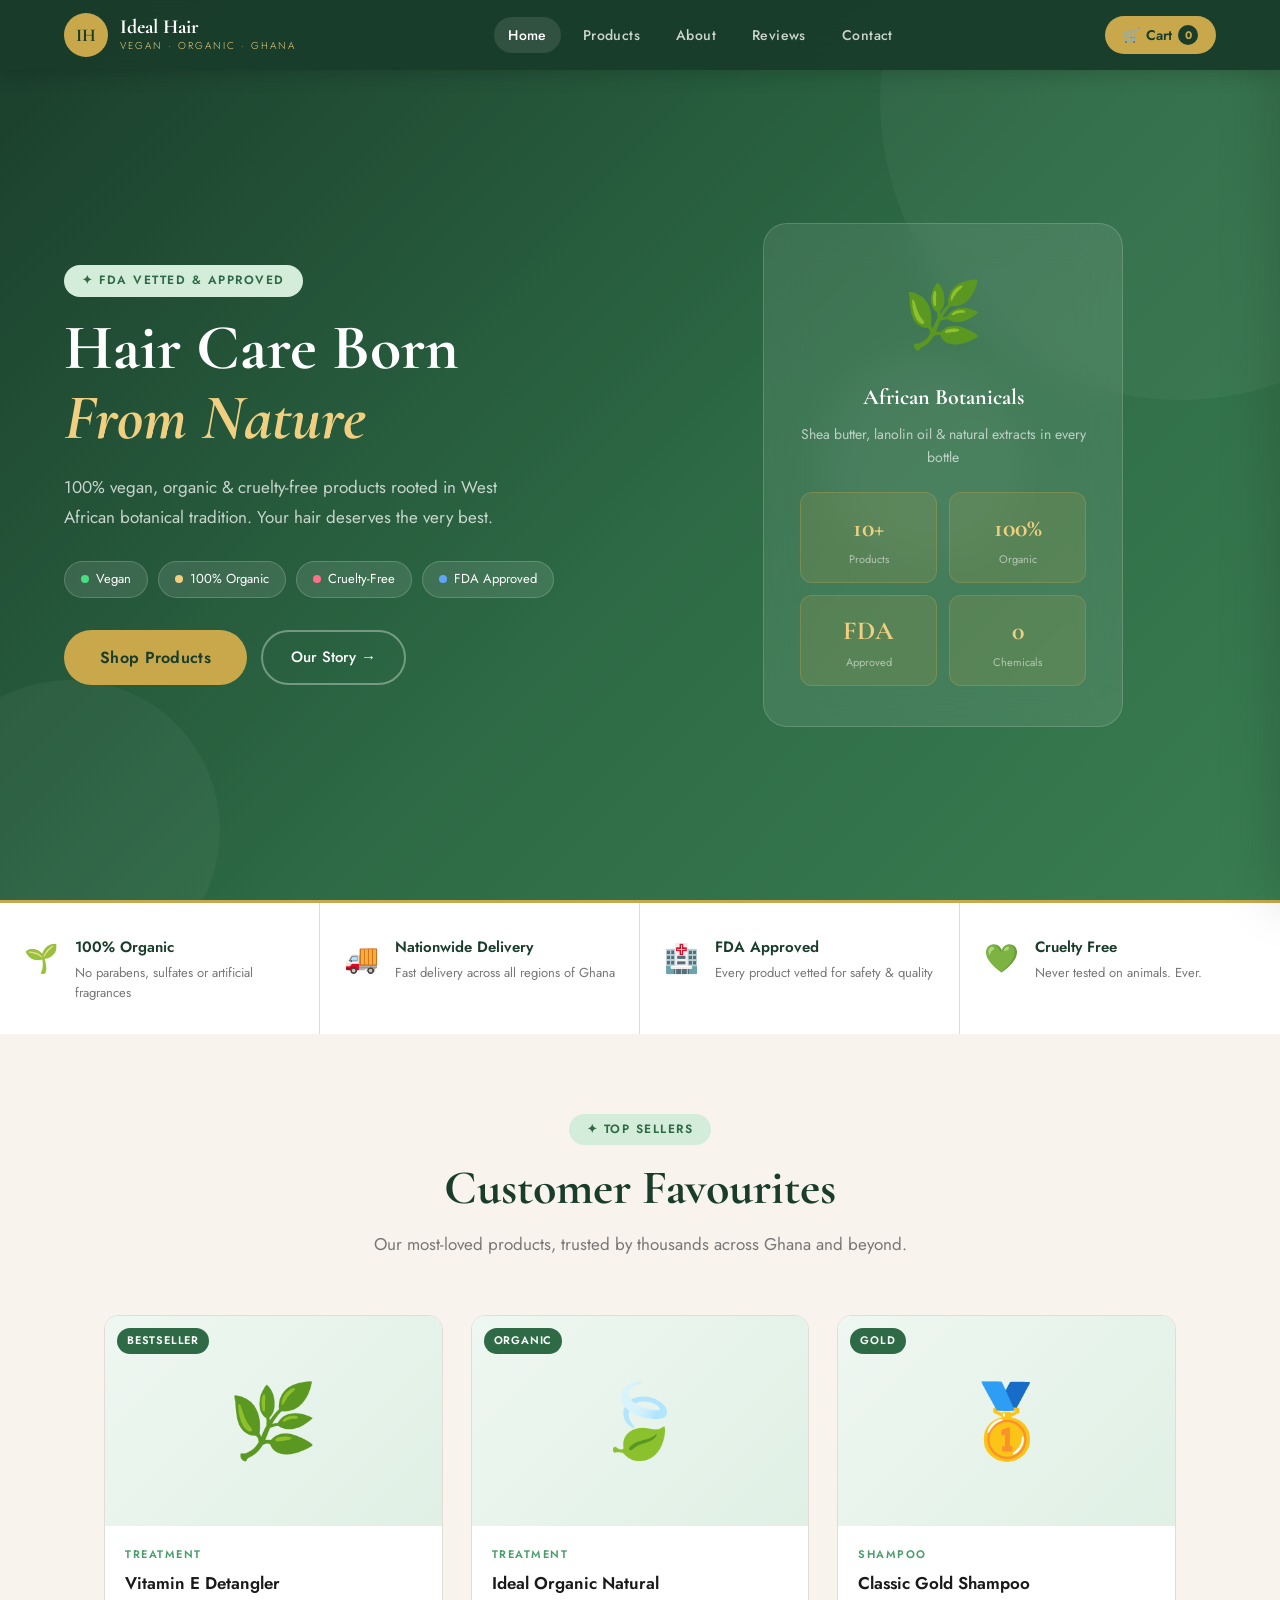
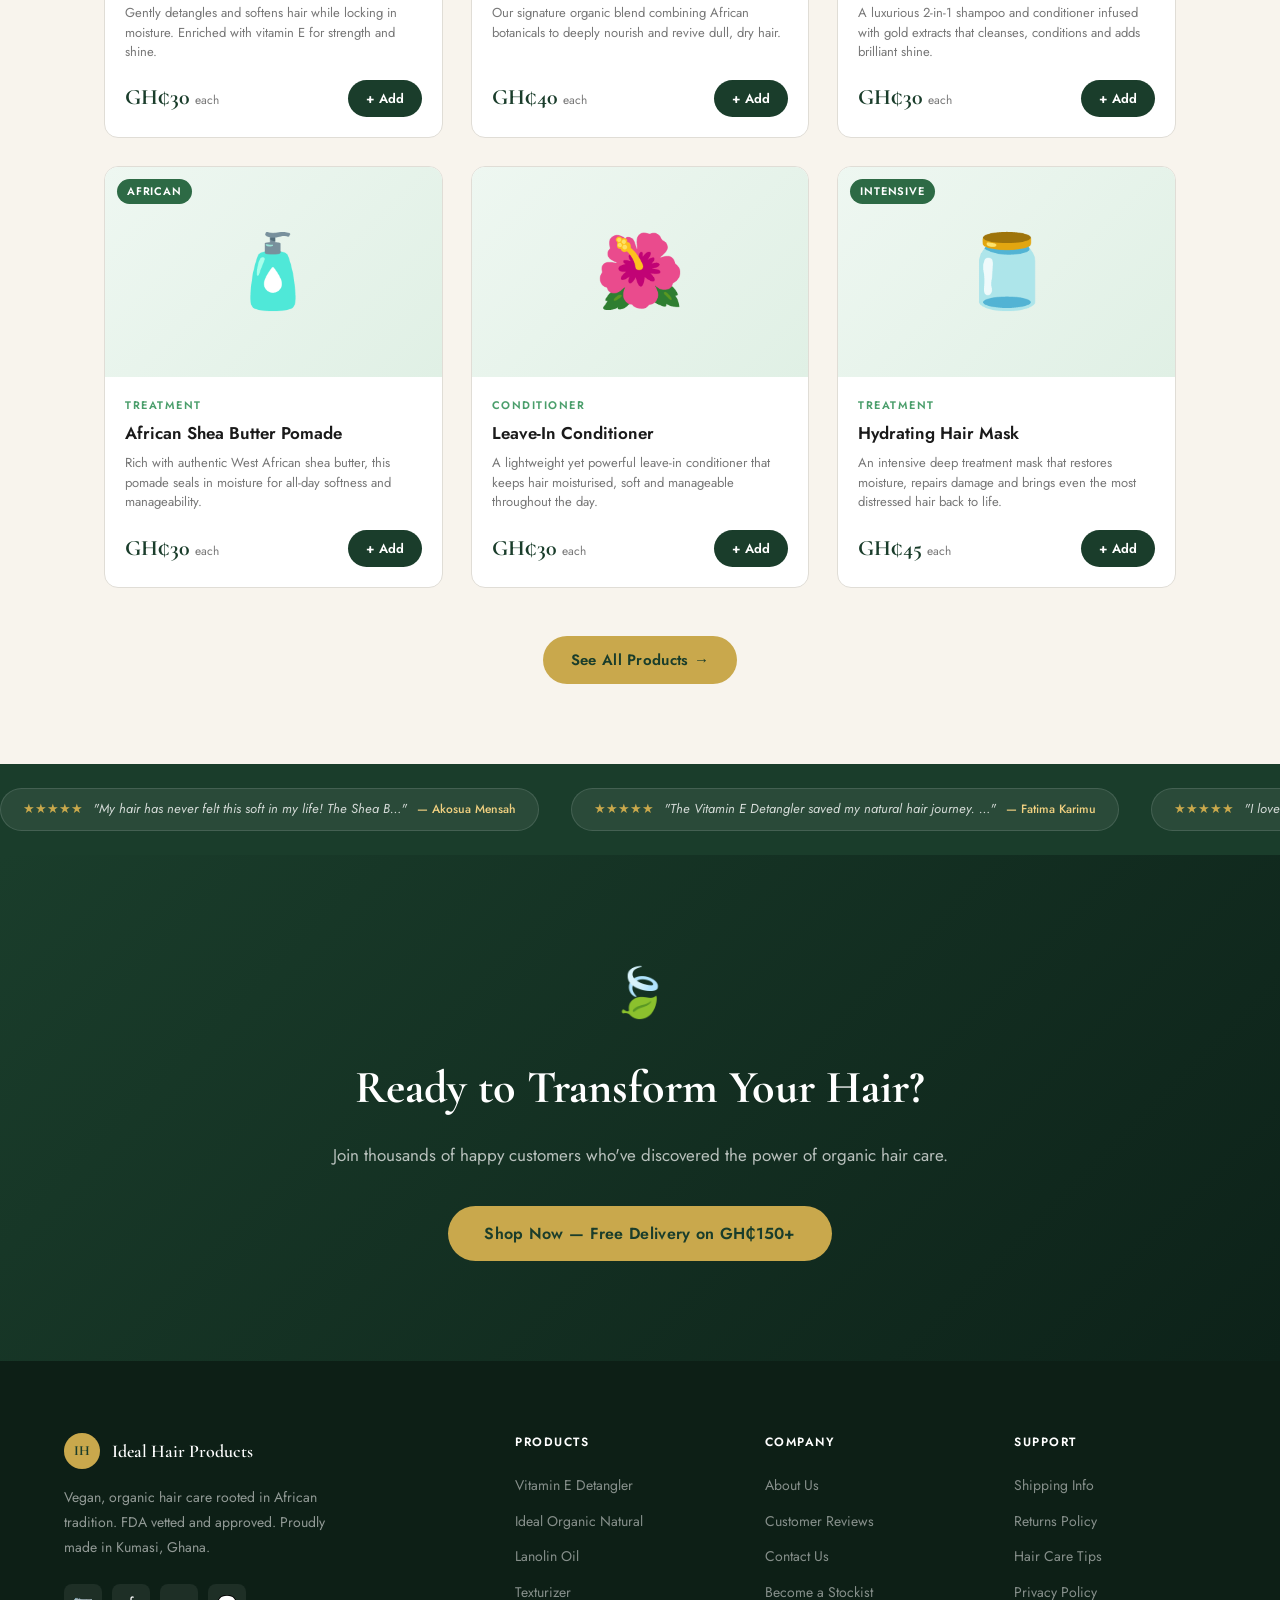
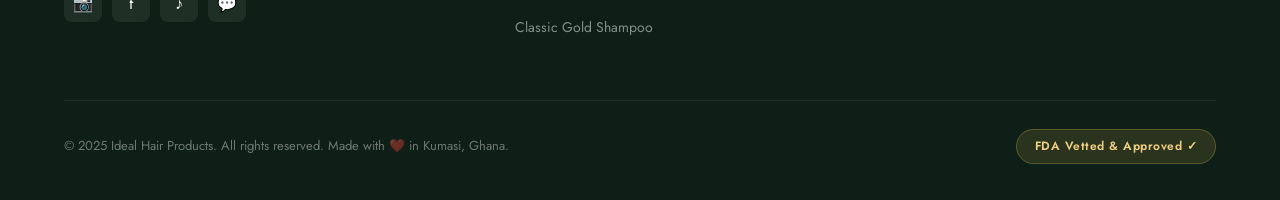
==== index.html @ 3ff8290b "Add files via upload" ====
<!DOCTYPE html>
<html lang="en">
<head>
  <meta charset="UTF-8" />
  <meta name="viewport" content="width=device-width, initial-scale=1.0" />
  <title>Ideal Hair Products – Vegan & Organic Hair Care Ghana</title>
  <meta name="description" content="Premium vegan, organic, cruelty-free hair care. FDA vetted and approved. Made in Ghana." />
  <link rel="preconnect" href="https://fonts.googleapis.com" />
  <link rel="preconnect" href="https://fonts.gstatic.com" crossorigin />
  <link href="https://fonts.googleapis.com/css2?family=Cormorant+Garamond:ital,wght@0,400;0,600;0,700;1,400&family=Jost:wght@300;400;500;600&display=swap" rel="stylesheet" />
  <!-- ✅ YOUR STYLESHEET -->
  <link rel="stylesheet" href="style.css" />
</head>
<body>

<!-- ══════════════════════════════════════
     NAVIGATION BAR
══════════════════════════════════════ -->
<nav id="navbar">
  <div class="nav-inner">
    <a href="#home" class="nav-logo" onclick="showPage('home')">
      <div class="logo-mark">IH</div>
      <div class="logo-words">
        <span class="logo-main">Ideal Hair</span>
        <span class="logo-sub">Vegan · Organic · Ghana</span>
      </div>
    </a>

    <ul class="nav-links" id="navLinks">
      <li><a href="#" class="nav-link active" onclick="showPage('home')">Home</a></li>
      <li><a href="#" class="nav-link"        onclick="showPage('products')">Products</a></li>
      <li><a href="#" class="nav-link"        onclick="showPage('about')">About</a></li>
      <li><a href="#" class="nav-link"        onclick="showPage('reviews')">Reviews</a></li>
      <li><a href="#" class="nav-link"        onclick="showPage('contact')">Contact</a></li>
    </ul>

    <div class="nav-right">
      <button class="cart-trigger" id="cartTrigger" onclick="openCart()" aria-label="Open Cart">
        <span>🛒</span>
        <span class="cart-label">Cart</span>
        <span class="cart-badge" id="cartBadge">0</span>
      </button>
      <button class="hamburger" id="hamburger" onclick="openMob()" aria-label="Menu">
        <span></span><span></span><span></span>
      </button>
    </div>
  </div>
</nav>

<!-- Mobile Drawer -->
<div class="mob-drawer" id="mobDrawer">
  <button class="mob-close" onclick="closeMob()">✕</button>
  <ul>
    <li><a href="#" onclick="showPage('home');    closeMob()">Home</a></li>
    <li><a href="#" onclick="showPage('products');closeMob()">Products</a></li>
    <li><a href="#" onclick="showPage('about');   closeMob()">About</a></li>
    <li><a href="#" onclick="showPage('reviews'); closeMob()">Reviews</a></li>
    <li><a href="#" onclick="showPage('contact'); closeMob()">Contact</a></li>
  </ul>
  <button class="btn-gold full-w" onclick="openCart();closeMob()">🛒 View Cart (<span id="mobCartCount">0</span>)</button>
</div>
<div class="mob-overlay" id="mobOverlay" onclick="closeMob()"></div>


<!-- ══════════════════════════════════════
     PAGE: HOME
══════════════════════════════════════ -->
<div id="page-home" class="page active">

  <!-- Hero -->
  <div class="hero">
    <div class="hero-bg-shapes">
      <div class="hbs hbs1"></div>
      <div class="hbs hbs2"></div>
      <div class="hbs hbs3"></div>
    </div>
    <div class="hero-inner">
      <div class="hero-copy animate-up">
        <div class="pill-tag">✦ FDA Vetted &amp; Approved</div>
        <h1 class="hero-title">Hair Care Born<br/><em>From Nature</em></h1>
        <p class="hero-sub">100% vegan, organic &amp; cruelty-free products rooted in West African botanical tradition. Your hair deserves the very best.</p>
        <div class="trust-pills">
          <div class="trust-pill"><span class="dot green"></span>Vegan</div>
          <div class="trust-pill"><span class="dot gold"></span>100% Organic</div>
          <div class="trust-pill"><span class="dot pink"></span>Cruelty-Free</div>
          <div class="trust-pill"><span class="dot blue"></span>FDA Approved</div>
        </div>
        <div class="hero-ctas">
          <button class="btn-gold large" onclick="showPage('products')">Shop Products</button>
          <button class="btn-ghost" onclick="showPage('about')">Our Story →</button>
        </div>
      </div>
      <div class="hero-card-wrap animate-right">
        <div class="hero-card">
          <div class="hc-emoji">🌿</div>
          <h3>African Botanicals</h3>
          <p>Shea butter, lanolin oil &amp; natural extracts in every bottle</p>
          <div class="hc-stats">
            <div class="hcs"><div class="hcs-n">10+</div><div class="hcs-l">Products</div></div>
            <div class="hcs"><div class="hcs-n">100%</div><div class="hcs-l">Organic</div></div>
            <div class="hcs"><div class="hcs-n">FDA</div><div class="hcs-l">Approved</div></div>
            <div class="hcs"><div class="hcs-n">0</div><div class="hcs-l">Chemicals</div></div>
          </div>
        </div>
      </div>
    </div>
  </div>

  <!-- Features strip -->
  <div class="features-strip">
    <div class="feat"><div class="feat-ico">🌱</div><div><strong>100% Organic</strong><p>No parabens, sulfates or artificial fragrances</p></div></div>
    <div class="feat"><div class="feat-ico">🚚</div><div><strong>Nationwide Delivery</strong><p>Fast delivery across all regions of Ghana</p></div></div>
    <div class="feat"><div class="feat-ico">🏥</div><div><strong>FDA Approved</strong><p>Every product vetted for safety &amp; quality</p></div></div>
    <div class="feat"><div class="feat-ico">💚</div><div><strong>Cruelty Free</strong><p>Never tested on animals. Ever.</p></div></div>
  </div>

  <!-- Featured products -->
  <div class="section-wrap">
    <div class="section-head animate-up">
      <div class="pill-tag green">✦ Top Sellers</div>
      <h2>Customer Favourites</h2>
      <p>Our most-loved products, trusted by thousands across Ghana and beyond.</p>
    </div>
    <div class="products-grid" id="homeFeaturedGrid"></div>
    <div class="center-btn">
      <button class="btn-gold" onclick="showPage('products')">See All Products →</button>
    </div>
  </div>

  <!-- Scrolling review strip -->
  <div class="mini-review-strip">
    <div class="mrs-track" id="miniReviewTrack"></div>
  </div>

  <!-- CTA Banner -->
  <div class="cta-banner">
    <div class="cta-inner animate-up">
      <div class="cta-leaf">🍃</div>
      <h2>Ready to Transform Your Hair?</h2>
      <p>Join thousands of happy customers who've discovered the power of organic hair care.</p>
      <button class="btn-gold large" onclick="showPage('products')">Shop Now — Free Delivery on GH₵150+</button>
    </div>
  </div>

</div><!-- /page-home -->


<!-- ══════════════════════════════════════
     PAGE: PRODUCTS
══════════════════════════════════════ -->
<div id="page-products" class="page">

  <div class="page-hero green-hero">
    <div class="animate-up">
      <div class="pill-tag light">✦ Our Collection</div>
      <h1>Ideal Hair Products</h1>
      <p>Crafted with organic ingredients to nourish, strengthen &amp; beautify every hair type.</p>
    </div>
  </div>

  <div class="section-wrap">
    <div class="shop-controls animate-up">
      <div class="search-box">
        <span>🔍</span>
        <input type="text" id="searchInput" placeholder="Search products…" oninput="handleSearch()" />
      </div>
      <div class="filter-bar" id="filterBar"></div>
      <select id="sortSelect" class="sort-sel" onchange="handleSort()">
        <option value="default">Sort: Default</option>
        <option value="price-asc">Price: Low → High</option>
        <option value="price-desc">Price: High → Low</option>
        <option value="name">Name A–Z</option>
      </select>
    </div>
    <p class="results-label" id="resultsCount"></p>
    <div class="products-grid" id="productsGrid"></div>
  </div>

</div><!-- /page-products -->


<!-- ══════════════════════════════════════
     PAGE: ABOUT
══════════════════════════════════════ -->
<div id="page-about" class="page">

  <div class="page-hero dark-hero">
    <div class="animate-up">
      <div class="pill-tag gold">✦ Our Story</div>
      <h1>Made With Purpose,<br/>Rooted in Tradition</h1>
      <p>Bringing West African hair wisdom to the modern world — organically.</p>
    </div>
  </div>

  <div class="section-wrap">

    <!-- Story block -->
    <div class="about-story animate-up">
      <div class="story-text">
        <h2>Why Ideal Hair?</h2>
        <p>Ideal Hair Products was born from a deep love for natural beauty and African hair care traditions passed down through generations. We saw a gap — premium organic products that truly celebrate the diversity and beauty of African hair — and we filled it.</p>
        <p>Every bottle carries the wisdom of our ancestors and the precision of modern science. From our iconic African Shea Butter to our nourishing Gold Shampoo, we believe your hair deserves ingredients as pure as nature intended.</p>
        <p>Made in Ghana 🇬🇭, loved worldwide.</p>
        <ul class="about-checklist">
          <li><span class="chk">✓</span>No parabens, sulfates, or artificial fragrances</li>
          <li><span class="chk">✓</span>Rich in vitamins, proteins &amp; natural oils</li>
          <li><span class="chk">✓</span>Suitable for all hair types and textures</li>
          <li><span class="chk">✓</span>Made and packaged in Kumasi, Ghana</li>
        </ul>
      </div>
      <div class="story-tiles">
        <div class="st green-tile"><div class="st-ico">🌿</div><h4>100% Organic</h4><p>No parabens, sulfates or artificial fragrances — ever.</p></div>
        <div class="st gold-tile"><div class="st-ico">🐾</div><h4>Cruelty-Free</h4><p>Never tested on animals. We love all living creatures.</p></div>
        <div class="st pale-tile"><div class="st-ico">🌍</div><h4>African Botanicals</h4><p>Inspired by generations of West African hair wisdom.</p></div>
        <div class="st white-tile"><div class="st-ico">✅</div><h4>FDA Approved</h4><p>Vetted &amp; approved for safety and quality.</p></div>
      </div>
    </div>

    <!-- Values -->
    <div class="section-head animate-up">
      <div class="pill-tag green">✦ Our Values</div>
      <h2>What Drives Us</h2>
    </div>
    <div class="values-grid" id="valuesGrid"></div>

    <!-- Brand Promise -->
    <div class="promise-block animate-up">
      <p>"We promise that every product we make is something we'd proudly use on our own hair — and our children's."</p>
      <span>— The Ideal Hair Team, Kumasi, Ghana</span>
    </div>

    <!-- Ingredients -->
    <div class="section-head animate-up" style="margin-top:80px">
      <div class="pill-tag green">✦ Key Ingredients</div>
      <h2>Nature's Best, In Every Bottle</h2>
      <p>Each ingredient is chosen for a specific benefit to your hair and scalp.</p>
    </div>
    <div class="ingredients-grid" id="ingredientsGrid"></div>

  </div>
</div><!-- /page-about -->


<!-- ══════════════════════════════════════
     PAGE: REVIEWS
══════════════════════════════════════ -->
<div id="page-reviews" class="page">

  <div class="page-hero reviews-hero">
    <div class="animate-up">
      <div class="pill-tag gold">✦ Customer Love</div>
      <h1>Real Stories,<br/>Real Results</h1>
      <p>Thousands of happy customers across Ghana trust Ideal Hair every day.</p>
      <div class="rating-hero">
        <div class="rh-stars">★★★★★</div>
        <div class="rh-label"><strong>4.9 / 5</strong> from 1,200+ reviews</div>
      </div>
    </div>
  </div>

  <div class="section-wrap">

    <!-- Stats bar -->
    <div class="review-stats-bar animate-up" id="reviewStatsBar"></div>

    <!-- Filter tabs -->
    <div class="review-tabs animate-up" id="reviewTabs"></div>

    <!-- Grid -->
    <div class="reviews-grid" id="reviewsGrid"></div>

    <!-- Write review -->
    <div class="write-review-wrap animate-up">
      <div class="section-head">
        <div class="pill-tag green">✦ Share Your Experience</div>
        <h2>Leave a Review</h2>
        <p>Your feedback helps other customers and helps us improve.</p>
      </div>
      <form class="review-form" id="reviewForm" onsubmit="submitReview(event)">
        <div class="rf-row">
          <div class="rf-g"><label>Your Name</label><input type="text" id="rvName" placeholder="Ama Mensah" required /></div>
          <div class="rf-g"><label>Location</label><input type="text" id="rvLoc" placeholder="Kumasi, Ghana" required /></div>
        </div>
        <div class="rf-g"><label>Product Reviewed</label><select id="rvProduct"></select></div>
        <div class="rf-g">
          <label>Your Rating</label>
          <div class="star-picker" id="starPicker">
            <span class="sp" data-v="1">★</span><span class="sp" data-v="2">★</span>
            <span class="sp" data-v="3">★</span><span class="sp" data-v="4">★</span>
            <span class="sp" data-v="5">★</span>
          </div>
          <input type="hidden" id="rvStars" value="5" />
        </div>
        <div class="rf-g"><label>Your Review</label><textarea id="rvText" rows="4" placeholder="Tell us how the product worked for you…" required></textarea></div>
        <button type="submit" class="btn-gold">Submit Review ✦</button>
      </form>
    </div>

  </div>
</div><!-- /page-reviews -->


<!-- ══════════════════════════════════════
     PAGE: CONTACT
══════════════════════════════════════ -->
<div id="page-contact" class="page">

  <div class="page-hero contact-hero">
    <div class="animate-up">
      <div class="pill-tag light">✦ Get In Touch</div>
      <h1>We're Here For You</h1>
      <p>Questions about products? Want to be a stockist? Let's talk.</p>
    </div>
  </div>

  <div class="section-wrap">
    <div class="contact-layout">

      <div class="contact-info animate-up">
        <h3>Contact Details</h3>
        <p>Our team in Kumasi is ready to help you find the perfect hair care routine. Reach out anytime during business hours.</p>
        <div class="info-items" id="contactInfoItems"></div>
        <div class="contact-socials">
          <h5>Follow Us</h5>
          <div class="soc-row">
            <a class="soc-btn" href="#">📷 Instagram</a>
            <a class="soc-btn" href="#">f Facebook</a>
            <a class="soc-btn" href="#">♪ TikTok</a>
            <a class="soc-btn" href="#">💬 WhatsApp</a>
          </div>
        </div>
        <div class="fda-block">
          <span class="fda-ico">🏥</span>
          <div>
            <strong>FDA Vetted &amp; Approved</strong>
            <p>All Ideal Hair products meet the highest Ghana FDA safety and quality standards.</p>
          </div>
        </div>
      </div>

      <div class="contact-form-wrap animate-up">
        <form class="contact-form" id="contactForm" onsubmit="submitContact(event)">
          <div class="cf-row">
            <div class="cf-g"><label>First Name</label><input type="text" placeholder="Ama" required /></div>
            <div class="cf-g"><label>Last Name</label><input type="text" placeholder="Asante" required /></div>
          </div>
          <div class="cf-g"><label>Email Address</label><input type="email" placeholder="you@example.com" required /></div>
          <div class="cf-g"><label>Phone (optional)</label><input type="tel" placeholder="+233 XX XXX XXXX" /></div>
          <div class="cf-g">
            <label>Subject</label>
            <select>
              <option>General Enquiry</option>
              <option>Product Question</option>
              <option>Order Support</option>
              <option>Wholesale / Become a Stockist</option>
              <option>Partnership</option>
              <option>Other</option>
            </select>
          </div>
          <div class="cf-g"><label>Message</label><textarea rows="5" placeholder="How can we help you?" required></textarea></div>
          <button type="submit" class="btn-gold full-w">Send Message ✉️</button>
          <p class="form-note">We respond within 24 hours on business days.</p>
        </form>
      </div>

    </div>

    <!-- Map block -->
    <div class="map-block animate-up">
      <div class="map-content">
        <div class="map-pin-ico">📍</div>
        <h4>Visit Us in Kumasi</h4>
        <p>Ashanti Region, Ghana</p>
        <p class="map-note">Walk-in consultations available Mon – Sat, 8am – 6pm</p>
      </div>
    </div>

  </div>
</div><!-- /page-contact -->


<!-- ══════════════════════════════════════
     CART SIDEBAR
══════════════════════════════════════ -->
<div class="cart-overlay" id="cartOverlay" onclick="closeCart()"></div>
<aside class="cart-sidebar" id="cartSidebar">
  <div class="cs-head">
    <h3>Your Cart 🛒</h3>
    <button class="cs-close" onclick="closeCart()">✕</button>
  </div>
  <div class="cs-body" id="csBody"></div>
  <div class="cs-foot" id="csFoot"></div>
</aside>


<!-- ══════════════════════════════════════
     PRODUCT QUICK-VIEW MODAL
══════════════════════════════════════ -->
<div class="modal-overlay" id="modalOverlay" onclick="closeModal()"></div>
<div class="product-modal" id="productModal">
  <button class="modal-close" onclick="closeModal()">✕</button>
  <div class="modal-inner" id="modalInner"></div>
</div>


<!-- Toast notification -->
<div class="toast" id="toast"></div>


<!-- ══════════════════════════════════════
     FOOTER
══════════════════════════════════════ -->
<footer>
  <div class="footer-inner">
    <div class="footer-brand">
      <div class="footer-logo">
        <div class="logo-mark sm">IH</div>
        <span>Ideal Hair Products</span>
      </div>
      <p>Vegan, organic hair care rooted in African tradition. FDA vetted and approved. Proudly made in Kumasi, Ghana.</p>
      <div class="footer-soc">
        <a href="#">📷</a><a href="#">f</a><a href="#">♪</a><a href="#">💬</a>
      </div>
    </div>
    <div class="footer-col">
      <h5>Products</h5>
      <ul id="footerProductLinks"></ul>
    </div>
    <div class="footer-col">
      <h5>Company</h5>
      <ul>
        <li><a href="#" onclick="showPage('about')">About Us</a></li>
        <li><a href="#" onclick="showPage('reviews')">Customer Reviews</a></li>
        <li><a href="#" onclick="showPage('contact')">Contact Us</a></li>
        <li><a href="#" onclick="showPage('contact')">Become a Stockist</a></li>
      </ul>
    </div>
    <div class="footer-col">
      <h5>Support</h5>
      <ul>
        <li><a href="#" onclick="showPage('contact')">Shipping Info</a></li>
        <li><a href="#" onclick="showPage('contact')">Returns Policy</a></li>
        <li><a href="#" onclick="showPage('contact')">Hair Care Tips</a></li>
        <li><a href="#" onclick="showPage('contact')">Privacy Policy</a></li>
      </ul>
    </div>
  </div>
  <div class="footer-bottom">
    <p>© 2025 Ideal Hair Products. All rights reserved. Made with ❤️ in Kumasi, Ghana.</p>
    <div class="fda-cert">FDA Vetted &amp; Approved ✓</div>
  </div>
</footer>

<!-- ✅ SCRIPTS — data.js must load before app.js -->
<script src="data.js"></script>
<script src="app.js"></script>

</body>
</html>
---- style.css ----
/* ═══════════════════════════════════════════════════
   IDEAL HAIR PRODUCTS — style.css
   All visual styling for the website
   Linked from: index.html
   ═══════════════════════════════════════════════════ */

/* ── VARIABLES ── */
:root {
  --g-dark:   #1a3d2b;
  --g-mid:    #2d6a45;
  --g-light:  #4a9e6b;
  --g-pale:   #d4edda;
  --g-ultra:  #eef7f1;
  --gold:     #c9a84c;
  --gold-lt:  #f0d080;
  --gold-dk:  #a07830;
  --cream:    #f8f4ed;
  --white:    #ffffff;
  --dark:     #111b17;
  --txt:      #1a1a1a;
  --txt-mid:  #444444;
  --txt-mute: #777777;
  --border:   #e0ddd6;
  --radius:   14px;
  --radius-sm:8px;
  --shadow:   0 6px 32px rgba(0,0,0,0.10);
  --shadow-lg:0 16px 56px rgba(0,0,0,0.14);
  --trans:    0.3s ease;
  --nav-h:    70px;
}

/* ── RESET ── */
*, *::before, *::after { box-sizing: border-box; margin: 0; padding: 0; }
html { scroll-behavior: smooth; font-size: 16px; }
body {
  font-family: 'Jost', sans-serif;
  background: var(--cream);
  color: var(--txt);
  overflow-x: hidden;
  line-height: 1.6;
}
img { max-width: 100%; display: block; }
a { color: inherit; text-decoration: none; }
button { cursor: pointer; font-family: inherit; }
ul { list-style: none; }
input, select, textarea { font-family: inherit; font-size: 15px; outline: none; }

/* ── PAGE SYSTEM ── */
.page { display: none; }
.page.active { display: block; }

/* ── SCROLL ANIMATIONS ── */
.animate-up {
  opacity: 0;
  transform: translateY(40px);
  transition: opacity 0.8s ease, transform 0.8s ease;
}
.animate-right {
  opacity: 0;
  transform: translateX(40px);
  transition: opacity 0.8s ease 0.2s, transform 0.8s ease 0.2s;
}
.animate-up.in, .animate-right.in { opacity: 1; transform: none; }

/* ═══════════════════════════════════════════════════
   NAVIGATION
═══════════════════════════════════════════════════ */
#navbar {
  position: fixed; top: 0; left: 0; right: 0; z-index: 900;
  background: rgba(26,61,43,0.96);
  backdrop-filter: blur(14px);
  height: var(--nav-h);
  box-shadow: 0 2px 20px rgba(0,0,0,0.20);
  transition: background var(--trans);
}
.nav-inner {
  max-width: 1280px; margin: 0 auto;
  display: flex; align-items: center; justify-content: space-between;
  height: 100%; padding: 0 5%;
}
.nav-logo {
  display: flex; align-items: center; gap: 12px;
  text-decoration: none;
}
.logo-mark {
  width: 44px; height: 44px;
  background: var(--gold);
  border-radius: 50%;
  display: flex; align-items: center; justify-content: center;
  font-family: 'Cormorant Garamond', serif;
  font-size: 18px; font-weight: 700;
  color: var(--g-dark);
  flex-shrink: 0;
}
.logo-mark.sm { width: 36px; height: 36px; font-size: 14px; }
.logo-words { display: flex; flex-direction: column; }
.logo-main {
  font-family: 'Cormorant Garamond', serif;
  font-size: 20px; font-weight: 700;
  color: var(--white); line-height: 1.1;
}
.logo-sub {
  font-size: 10px; font-weight: 300;
  letter-spacing: 2px; text-transform: uppercase;
  color: var(--gold-lt);
}
.nav-links {
  display: flex; gap: 8px; align-items: center;
}
.nav-link {
  color: rgba(255,255,255,0.78);
  font-size: 14px; font-weight: 500; letter-spacing: 0.4px;
  padding: 8px 14px; border-radius: 40px;
  transition: var(--trans); cursor: pointer;
  background: none; border: none;
}
.nav-link:hover, .nav-link.active {
  color: var(--white);
  background: rgba(255,255,255,0.10);
}
.nav-right { display: flex; align-items: center; gap: 12px; }
.cart-trigger {
  display: flex; align-items: center; gap: 6px;
  background: var(--gold); color: var(--g-dark);
  border: none; padding: 9px 18px; border-radius: 40px;
  font-size: 14px; font-weight: 600;
  transition: var(--trans);
}
.cart-trigger:hover { background: var(--gold-lt); transform: translateY(-1px); }
.cart-badge {
  background: var(--g-dark); color: var(--gold);
  border-radius: 50%; width: 20px; height: 20px;
  display: flex; align-items: center; justify-content: center;
  font-size: 11px; font-weight: 700;
}
.hamburger {
  display: none; flex-direction: column; gap: 5px;
  background: none; border: none; padding: 6px;
}
.hamburger span {
  width: 24px; height: 2px;
  background: var(--white); border-radius: 2px;
  display: block; transition: var(--trans);
}
/* Mobile Drawer */
.mob-drawer {
  display: none;
  position: fixed; top: 0; left: -100%; width: min(320px, 85vw);
  height: 100vh; z-index: 1000;
  background: var(--g-dark);
  padding: 80px 32px 40px;
  transition: left 0.4s cubic-bezier(.25,.8,.25,1);
  flex-direction: column; gap: 0;
}
.mob-drawer.open { left: 0; }
.mob-close {
  position: absolute; top: 20px; right: 20px;
  background: rgba(255,255,255,0.1); border: none;
  color: var(--white); width: 36px; height: 36px;
  border-radius: 50%; font-size: 18px;
  display: flex; align-items: center; justify-content: center;
}
.mob-drawer ul { display: flex; flex-direction: column; gap: 4px; margin-bottom: 32px; }
.mob-drawer li a {
  display: block; padding: 12px 0;
  color: rgba(255,255,255,0.85); font-size: 18px; font-weight: 400;
  border-bottom: 1px solid rgba(255,255,255,0.08);
  transition: var(--trans);
}
.mob-drawer li a:hover { color: var(--gold-lt); padding-left: 6px; }
.mob-overlay {
  display: none; position: fixed; inset: 0;
  background: rgba(0,0,0,0.5); z-index: 999;
}
.mob-overlay.open { display: block; }

/* ═══════════════════════════════════════════════════
   BUTTONS
═══════════════════════════════════════════════════ */
.btn-gold {
  display: inline-flex; align-items: center; justify-content: center;
  background: var(--gold); color: var(--g-dark);
  border: none; padding: 13px 28px; border-radius: 40px;
  font-size: 15px; font-weight: 600; letter-spacing: 0.3px;
  transition: var(--trans); cursor: pointer;
}
.btn-gold:hover { background: var(--gold-lt); transform: translateY(-2px); box-shadow: 0 8px 24px rgba(201,168,76,0.35); }
.btn-gold.large { padding: 16px 36px; font-size: 16px; }
.btn-gold.full-w { width: 100%; }
.btn-ghost {
  display: inline-flex; align-items: center; justify-content: center;
  background: transparent; color: var(--white);
  border: 2px solid rgba(255,255,255,0.35);
  padding: 13px 28px; border-radius: 40px;
  font-size: 15px; font-weight: 500;
  transition: var(--trans); cursor: pointer;
}
.btn-ghost:hover { border-color: var(--white); background: rgba(255,255,255,0.10); }
.btn-ghost.dark-ghost { color: var(--g-dark); border-color: var(--border); }
.btn-ghost.dark-ghost:hover { border-color: var(--g-dark); background: var(--g-ultra); color: var(--g-dark); }

/* ═══════════════════════════════════════════════════
   SHARED COMPONENTS
═══════════════════════════════════════════════════ */
.pill-tag {
  display: inline-block;
  background: var(--g-pale); color: var(--g-mid);
  border-radius: 40px; padding: 6px 18px;
  font-size: 12px; font-weight: 600; letter-spacing: 1.5px;
  text-transform: uppercase; margin-bottom: 16px;
}
.pill-tag.green  { background: var(--g-pale);               color: var(--g-mid); }
.pill-tag.gold   { background: rgba(201,168,76,0.15);        color: var(--gold-dk); }
.pill-tag.light  { background: rgba(255,255,255,0.15);       color: var(--white); border: 1px solid rgba(255,255,255,0.25); }
.pill-tag.dark   { background: var(--dark);                  color: var(--gold-lt); }

.section-wrap { max-width: 1200px; margin: 0 auto; padding: 80px 5%; }
.section-head { text-align: center; margin-bottom: 56px; }
.section-head h2 {
  font-family: 'Cormorant Garamond', serif;
  font-size: clamp(30px, 4vw, 48px); font-weight: 700;
  color: var(--g-dark); margin-bottom: 14px; line-height: 1.15;
}
.section-head p { color: var(--txt-mute); font-size: 17px; max-width: 560px; margin: 0 auto; line-height: 1.7; }
.center-btn { text-align: center; margin-top: 48px; }
.results-label { color: var(--txt-mute); font-size: 14px; margin-bottom: 24px; }

/* ═══════════════════════════════════════════════════
   PAGE HEROES
═══════════════════════════════════════════════════ */
.page-hero {
  padding: calc(var(--nav-h) + 70px) 5% 80px;
  text-align: center;
}
.page-hero h1 {
  font-family: 'Cormorant Garamond', serif;
  font-size: clamp(34px, 5vw, 62px); font-weight: 700;
  line-height: 1.1; margin-bottom: 16px; color: var(--white);
}
.page-hero p { color: rgba(255,255,255,0.75); font-size: 18px; max-width: 580px; margin: 0 auto; }
.green-hero   { background: linear-gradient(135deg, var(--g-dark) 0%, var(--g-mid) 100%); }
.dark-hero    { background: linear-gradient(135deg, #0d2219 0%, var(--g-dark) 100%); }
.reviews-hero { background: linear-gradient(135deg, #1a1a2e 0%, #16213e 50%, var(--g-dark) 100%); }
.contact-hero { background: linear-gradient(135deg, var(--g-dark) 0%, #1f4d35 100%); }

/* ═══════════════════════════════════════════════════
   HOME — HERO
═══════════════════════════════════════════════════ */
.hero {
  min-height: 100vh;
  background: linear-gradient(135deg, var(--g-dark) 0%, var(--g-mid) 55%, #3a7d52 100%);
  display: flex; align-items: center;
  padding: calc(var(--nav-h) + 40px) 5% 60px;
  position: relative; overflow: hidden;
}
.hero-bg-shapes { position: absolute; inset: 0; pointer-events: none; overflow: hidden; }
.hbs {
  position: absolute; border-radius: 50%;
  background: rgba(255,255,255,0.04);
}
.hbs1 { width: 600px; height: 600px; top: -200px; right: -200px; }
.hbs2 { width: 300px; height: 300px; bottom: -80px; left: -80px; }
.hbs3 { width: 200px; height: 200px; top: 40%; right: 20%; }
.hero-inner {
  max-width: 1200px; margin: 0 auto; width: 100%;
  display: grid; grid-template-columns: 1fr 1fr; gap: 60px; align-items: center;
  position: relative; z-index: 1;
}
.hero-title {
  font-family: 'Cormorant Garamond', serif;
  font-size: clamp(38px, 5vw, 68px); font-weight: 700;
  color: var(--white); line-height: 1.1; margin-bottom: 20px;
}
.hero-title em { color: var(--gold-lt); font-style: italic; }
.hero-sub { color: rgba(255,255,255,0.75); font-size: 17px; line-height: 1.75; margin-bottom: 28px; max-width: 480px; }
.trust-pills { display: flex; gap: 10px; flex-wrap: wrap; margin-bottom: 32px; }
.trust-pill {
  display: flex; align-items: center; gap: 7px;
  background: rgba(255,255,255,0.10); border: 1px solid rgba(255,255,255,0.18);
  color: var(--white); border-radius: 40px; padding: 7px 16px; font-size: 13px;
}
.dot { width: 8px; height: 8px; border-radius: 50%; flex-shrink: 0; }
.dot.green { background: #4ade80; }
.dot.gold  { background: var(--gold-lt); }
.dot.pink  { background: #fb7185; }
.dot.blue  { background: #60a5fa; }
.hero-ctas { display: flex; gap: 14px; flex-wrap: wrap; }
/* Hero Card */
.hero-card-wrap { display: flex; justify-content: center; }
.hero-card {
  background: rgba(255,255,255,0.09);
  backdrop-filter: blur(20px);
  border: 1px solid rgba(255,255,255,0.16);
  border-radius: 24px; padding: 40px 36px; text-align: center;
  max-width: 360px; width: 100%;
}
.hc-emoji { font-size: 64px; margin-bottom: 14px; }
.hero-card h3 {
  font-family: 'Cormorant Garamond', serif;
  color: var(--white); font-size: 22px; margin-bottom: 8px;
}
.hero-card p { color: rgba(255,255,255,0.65); font-size: 14px; line-height: 1.6; margin-bottom: 24px; }
.hc-stats { display: grid; grid-template-columns: 1fr 1fr; gap: 12px; }
.hcs {
  background: rgba(201,168,76,0.15);
  border: 1px solid rgba(201,168,76,0.28);
  border-radius: 12px; padding: 14px 10px; text-align: center;
}
.hcs-n { font-family: 'Cormorant Garamond', serif; font-size: 26px; color: var(--gold-lt); font-weight: 700; }
.hcs-l { font-size: 11px; color: rgba(255,255,255,0.55); margin-top: 2px; }

/* ═══════════════════════════════════════════════════
   HOME — FEATURES STRIP
═══════════════════════════════════════════════════ */
.features-strip {
  background: var(--white);
  display: grid; grid-template-columns: repeat(4, 1fr);
  border-top: 3px solid var(--gold);
}
.feat {
  display: flex; align-items: flex-start; gap: 16px;
  padding: 32px 24px;
  border-right: 1px solid var(--border);
}
.feat:last-child { border-right: none; }
.feat-ico { font-size: 28px; flex-shrink: 0; margin-top: 2px; }
.feat strong { font-size: 15px; font-weight: 600; color: var(--g-dark); display: block; margin-bottom: 4px; }
.feat p { font-size: 13px; color: var(--txt-mute); line-height: 1.5; }

/* ═══════════════════════════════════════════════════
   PRODUCTS GRID & CARDS
═══════════════════════════════════════════════════ */
.products-grid {
  display: grid;
  grid-template-columns: repeat(auto-fill, minmax(260px, 1fr));
  gap: 28px;
}
.product-card {
  background: var(--white);
  border-radius: var(--radius);
  overflow: hidden;
  border: 1px solid var(--border);
  transition: var(--trans);
  cursor: pointer;
  display: flex; flex-direction: column;
}
.product-card:hover {
  transform: translateY(-7px);
  box-shadow: var(--shadow-lg);
  border-color: var(--g-pale);
}
.pc-img {
  height: 210px;
  display: flex; align-items: center; justify-content: center;
  background: linear-gradient(135deg, var(--g-ultra), #e0f0e5);
  position: relative; font-size: 72px;
}
.pc-badge {
  position: absolute; top: 12px; left: 12px;
  background: var(--g-mid); color: var(--white);
  font-size: 11px; font-weight: 600; letter-spacing: 0.8px;
  text-transform: uppercase; padding: 4px 10px; border-radius: 40px;
}
.pc-body { padding: 20px; flex: 1; display: flex; flex-direction: column; }
.pc-cat { font-size: 11px; text-transform: uppercase; letter-spacing: 1.5px; color: var(--g-light); font-weight: 600; margin-bottom: 6px; }
.pc-body h3 { font-size: 17px; font-weight: 600; margin-bottom: 6px; color: var(--txt); }
.pc-body p { font-size: 13px; color: var(--txt-mute); line-height: 1.5; flex: 1; margin-bottom: 18px; }
.pc-foot { display: flex; align-items: center; justify-content: space-between; }
.pc-price {
  font-family: 'Cormorant Garamond', serif;
  font-size: 22px; font-weight: 700; color: var(--g-dark);
}
.pc-price small { font-family: 'Jost', sans-serif; font-size: 12px; font-weight: 400; color: var(--txt-mute); }
.pc-add {
  background: var(--g-dark); color: var(--white);
  border: none; padding: 9px 18px; border-radius: 40px;
  font-size: 13px; font-weight: 600; transition: var(--trans);
}
.pc-add:hover { background: var(--g-light); }

/* Shop Controls */
.shop-controls {
  display: flex; gap: 16px; flex-wrap: wrap; align-items: center;
  margin-bottom: 32px;
}
.search-box {
  display: flex; align-items: center; gap: 10px;
  background: var(--white); border: 1.5px solid var(--border);
  border-radius: 40px; padding: 10px 18px; flex: 1; min-width: 200px;
  transition: var(--trans);
}
.search-box:focus-within { border-color: var(--g-mid); }
.search-box input { border: none; background: none; flex: 1; font-size: 15px; }
.filter-bar { display: flex; gap: 8px; flex-wrap: wrap; }
.filter-btn {
  background: var(--white); border: 1.5px solid var(--border);
  color: var(--txt-mid); padding: 9px 20px; border-radius: 40px;
  font-size: 13px; font-weight: 500; transition: var(--trans);
}
.filter-btn.active, .filter-btn:hover {
  background: var(--g-dark); color: var(--white); border-color: var(--g-dark);
}
.sort-sel {
  background: var(--white); border: 1.5px solid var(--border);
  border-radius: 40px; padding: 10px 18px; font-size: 13px; color: var(--txt-mid);
  cursor: pointer;
}

/* ═══════════════════════════════════════════════════
   HOME — MINI REVIEW STRIP (marquee)
═══════════════════════════════════════════════════ */
.mini-review-strip {
  background: var(--g-dark); overflow: hidden; padding: 24px 0;
}
.mrs-track {
  display: flex; gap: 32px; width: max-content;
  animation: scrollLeft 28s linear infinite;
}
.mrs-track:hover { animation-play-state: paused; }
@keyframes scrollLeft {
  0%   { transform: translateX(0); }
  100% { transform: translateX(-50%); }
}
.mr-pill {
  display: flex; align-items: center; gap: 10px;
  background: rgba(255,255,255,0.07);
  border: 1px solid rgba(255,255,255,0.12);
  border-radius: 40px; padding: 10px 22px; white-space: nowrap;
}
.mr-stars { color: var(--gold); font-size: 13px; }
.mr-txt { color: rgba(255,255,255,0.80); font-size: 13px; font-style: italic; }
.mr-name { color: var(--gold-lt); font-size: 12px; font-weight: 500; }

/* ═══════════════════════════════════════════════════
   HOME — CTA BANNER
═══════════════════════════════════════════════════ */
.cta-banner {
  background: linear-gradient(135deg, var(--g-dark), #0d2219);
  padding: 100px 5%; text-align: center;
}
.cta-inner { max-width: 640px; margin: 0 auto; }
.cta-leaf { font-size: 48px; margin-bottom: 20px; }
.cta-inner h2 {
  font-family: 'Cormorant Garamond', serif;
  font-size: clamp(28px, 4vw, 46px); color: var(--white);
  font-weight: 700; margin-bottom: 16px;
}
.cta-inner p { color: rgba(255,255,255,0.70); font-size: 17px; line-height: 1.7; margin-bottom: 36px; }

/* ═══════════════════════════════════════════════════
   ABOUT
═══════════════════════════════════════════════════ */
.about-story {
  display: grid; grid-template-columns: 1fr 1fr; gap: 72px;
  align-items: start; margin-bottom: 80px;
}
.story-text h2 {
  font-family: 'Cormorant Garamond', serif;
  font-size: clamp(26px, 3.5vw, 40px); color: var(--g-dark);
  margin-bottom: 20px;
}
.story-text p { color: var(--txt-mid); font-size: 16px; line-height: 1.85; margin-bottom: 18px; }
.about-checklist { list-style: none; margin: 28px 0; display: flex; flex-direction: column; gap: 14px; }
.about-checklist li { display: flex; align-items: center; gap: 12px; font-size: 15px; color: var(--txt-mid); }
.chk {
  width: 26px; height: 26px; background: var(--g-pale);
  border-radius: 50%; display: flex; align-items: center;
  justify-content: center; color: var(--g-mid); font-size: 13px;
  font-weight: 700; flex-shrink: 0;
}
.story-tiles { display: grid; grid-template-columns: 1fr 1fr; gap: 16px; }
.st { border-radius: var(--radius); padding: 28px 22px; }
.st-ico { font-size: 30px; margin-bottom: 12px; }
.st h4 { font-size: 17px; font-weight: 600; margin-bottom: 8px; }
.st p  { font-size: 13px; line-height: 1.55; }
.green-tile { background: var(--g-dark); color: var(--white); }
.gold-tile  { background: var(--gold); color: var(--g-dark); }
.pale-tile  { background: var(--g-pale); color: var(--g-dark); }
.white-tile { background: var(--white); color: var(--txt); border: 1px solid var(--border); }
/* Values */
.values-grid { display: grid; grid-template-columns: repeat(auto-fill, minmax(220px, 1fr)); gap: 24px; margin-bottom: 60px; }
.value-card {
  background: var(--white); border: 1px solid var(--border);
  border-radius: var(--radius); padding: 28px 22px;
  transition: var(--trans);
}
.value-card:hover { transform: translateY(-5px); box-shadow: var(--shadow); }
.val-ico { font-size: 32px; margin-bottom: 14px; }
.value-card h4 { font-size: 16px; font-weight: 600; margin-bottom: 8px; color: var(--g-dark); }
.value-card p  { font-size: 13px; color: var(--txt-mute); line-height: 1.6; }
/* Promise */
.promise-block {
  background: var(--g-dark); border-radius: 20px;
  padding: 56px 48px; text-align: center; margin: 60px 0;
}
.promise-block p {
  font-family: 'Cormorant Garamond', serif;
  font-size: clamp(20px, 3vw, 30px); color: var(--white);
  font-style: italic; line-height: 1.5; margin-bottom: 20px;
}
.promise-block span { color: var(--gold-lt); font-size: 14px; font-weight: 300; }
/* Ingredients */
.ingredients-grid { display: grid; grid-template-columns: repeat(auto-fill, minmax(200px, 1fr)); gap: 20px; }
.ing-card {
  background: var(--white); border: 1px solid var(--border);
  border-radius: var(--radius); padding: 24px 18px; text-align: center;
  transition: var(--trans);
}
.ing-card:hover { border-color: var(--g-light); transform: translateY(-4px); }
.ing-ico { font-size: 36px; margin-bottom: 10px; }
.ing-card h4 { font-size: 15px; font-weight: 600; color: var(--g-dark); margin-bottom: 6px; }
.ing-card p  { font-size: 12px; color: var(--txt-mute); line-height: 1.5; }

/* ═══════════════════════════════════════════════════
   REVIEWS
═══════════════════════════════════════════════════ */
.rating-hero { display: flex; align-items: center; gap: 16px; justify-content: center; margin-top: 24px; }
.rh-stars { color: var(--gold); font-size: 28px; letter-spacing: 4px; }
.rh-label { color: rgba(255,255,255,0.85); font-size: 16px; }
.review-stats-bar {
  display: grid; grid-template-columns: repeat(4, 1fr); gap: 20px;
  margin-bottom: 48px;
}
.rsb-card {
  background: var(--white); border: 1px solid var(--border);
  border-radius: var(--radius); padding: 24px; text-align: center;
}
.rsb-num { font-family: 'Cormorant Garamond', serif; font-size: 36px; font-weight: 700; color: var(--g-dark); }
.rsb-stars { color: var(--gold); font-size: 14px; margin: 4px 0; }
.rsb-label { font-size: 13px; color: var(--txt-mute); }
.review-tabs { display: flex; gap: 10px; flex-wrap: wrap; margin-bottom: 36px; }
.rtab {
  background: var(--white); border: 1.5px solid var(--border);
  color: var(--txt-mid); padding: 8px 20px; border-radius: 40px;
  font-size: 13px; font-weight: 500; cursor: pointer; transition: var(--trans);
}
.rtab.active, .rtab:hover { background: var(--g-dark); color: var(--white); border-color: var(--g-dark); }
.reviews-grid { display: grid; grid-template-columns: repeat(auto-fill, minmax(300px, 1fr)); gap: 24px; margin-bottom: 64px; }
.review-card {
  background: var(--white); border: 1px solid var(--border);
  border-radius: var(--radius); padding: 28px;
  transition: var(--trans);
}
.review-card:hover { box-shadow: var(--shadow); transform: translateY(-3px); }
.rc-stars { color: var(--gold); font-size: 16px; letter-spacing: 2px; margin-bottom: 12px; }
.rc-prod { display: inline-block; background: var(--g-ultra); color: var(--g-mid); font-size: 11px; font-weight: 600; text-transform: uppercase; letter-spacing: 1px; padding: 4px 12px; border-radius: 40px; margin-bottom: 12px; }
.rc-text { color: var(--txt-mid); font-size: 15px; line-height: 1.7; font-style: italic; margin-bottom: 20px; }
.rc-author { display: flex; align-items: center; gap: 12px; }
.rc-avatar { width: 40px; height: 40px; border-radius: 50%; background: var(--gold); display: flex; align-items: center; justify-content: center; font-weight: 700; font-size: 16px; color: var(--g-dark); flex-shrink: 0; }
.rc-name { font-size: 14px; font-weight: 600; color: var(--txt); }
.rc-loc  { font-size: 12px; color: var(--txt-mute); }
/* Write review form */
.write-review-wrap { background: var(--g-ultra); border-radius: 20px; padding: 56px 48px; }
.review-form { display: flex; flex-direction: column; gap: 20px; }
.rf-row { display: grid; grid-template-columns: 1fr 1fr; gap: 16px; }
.rf-g  { display: flex; flex-direction: column; gap: 6px; }
.rf-g label { font-size: 12px; font-weight: 600; text-transform: uppercase; letter-spacing: 0.5px; color: var(--txt-mute); }
.rf-g input, .rf-g select, .rf-g textarea {
  background: var(--white); border: 1.5px solid var(--border);
  border-radius: var(--radius-sm); padding: 12px 16px;
  transition: var(--trans);
}
.rf-g input:focus, .rf-g select:focus, .rf-g textarea:focus { border-color: var(--g-mid); }
.star-picker { display: flex; gap: 8px; margin-top: 4px; }
.sp { font-size: 28px; color: var(--border); cursor: pointer; transition: var(--trans); }
.sp.on, .sp:hover { color: var(--gold); }

/* ═══════════════════════════════════════════════════
   CONTACT
═══════════════════════════════════════════════════ */
.contact-layout { display: grid; grid-template-columns: 1fr 1fr; gap: 80px; align-items: start; margin-bottom: 60px; }
.contact-info h3 { font-family: 'Cormorant Garamond', serif; font-size: 30px; color: var(--g-dark); margin-bottom: 16px; }
.contact-info > p { color: var(--txt-mute); font-size: 15px; line-height: 1.75; margin-bottom: 32px; }
.info-items { display: flex; flex-direction: column; gap: 20px; margin-bottom: 36px; }
.ii { display: flex; align-items: flex-start; gap: 16px; }
.ii-ico {
  width: 46px; height: 46px; background: var(--g-pale);
  border-radius: 12px; display: flex; align-items: center;
  justify-content: center; font-size: 20px; flex-shrink: 0;
}
.ii h5 { font-size: 11px; text-transform: uppercase; letter-spacing: 1px; color: var(--txt-mute); margin-bottom: 4px; }
.ii p  { font-size: 15px; color: var(--txt); margin: 0; }
.contact-socials { margin-bottom: 28px; }
.contact-socials h5 { font-size: 12px; text-transform: uppercase; letter-spacing: 1px; color: var(--txt-mute); margin-bottom: 12px; }
.soc-row { display: flex; gap: 10px; flex-wrap: wrap; }
.soc-btn {
  background: var(--g-pale); color: var(--g-dark);
  border: none; padding: 8px 14px; border-radius: 8px;
  font-size: 13px; font-weight: 500; transition: var(--trans);
}
.soc-btn:hover { background: var(--g-dark); color: var(--white); }
.fda-block {
  display: flex; align-items: flex-start; gap: 14px;
  background: var(--g-ultra); border: 1px solid var(--g-pale);
  border-radius: 12px; padding: 18px;
}
.fda-ico { font-size: 24px; flex-shrink: 0; }
.fda-block strong { font-size: 14px; color: var(--g-dark); display: block; margin-bottom: 4px; }
.fda-block p { font-size: 13px; color: var(--txt-mute); margin: 0; }
/* Contact form */
.contact-form { display: flex; flex-direction: column; gap: 18px; }
.cf-row { display: grid; grid-template-columns: 1fr 1fr; gap: 14px; }
.cf-g  { display: flex; flex-direction: column; gap: 6px; }
.cf-g label { font-size: 12px; font-weight: 600; text-transform: uppercase; letter-spacing: 0.5px; color: var(--txt-mute); }
.cf-g input, .cf-g select, .cf-g textarea {
  background: var(--cream); border: 1.5px solid var(--border);
  border-radius: var(--radius-sm); padding: 12px 16px; transition: var(--trans);
}
.cf-g input:focus, .cf-g select:focus, .cf-g textarea:focus { border-color: var(--g-mid); background: var(--white); }
.form-note { font-size: 12px; color: var(--txt-mute); text-align: center; margin-top: -8px; }
/* Map block */
.map-block {
  background: linear-gradient(135deg, var(--g-dark), var(--g-mid));
  border-radius: 20px; padding: 60px; text-align: center;
  color: var(--white);
}
.map-pin-ico { font-size: 48px; margin-bottom: 16px; }
.map-block h4 { font-family: 'Cormorant Garamond', serif; font-size: 28px; margin-bottom: 8px; }
.map-block p { color: rgba(255,255,255,0.75); font-size: 16px; margin-bottom: 4px; }
.map-note { color: rgba(255,255,255,0.55); font-size: 14px; margin-top: 12px; }

/* ═══════════════════════════════════════════════════
   CART SIDEBAR
═══════════════════════════════════════════════════ */
.cart-overlay {
  display: none; position: fixed; inset: 0;
  background: rgba(0,0,0,0.5); z-index: 800;
}
.cart-overlay.open { display: block; }
.cart-sidebar {
  position: fixed; top: 0; right: -460px; width: min(460px, 90vw);
  height: 100vh; background: var(--white); z-index: 810;
  display: flex; flex-direction: column;
  transition: right 0.4s cubic-bezier(.25,.8,.25,1);
  box-shadow: -10px 0 50px rgba(0,0,0,0.15);
  overflow-y: auto;
}
.cart-sidebar.open { right: 0; }
.cs-head {
  position: sticky; top: 0; z-index: 10;
  display: flex; align-items: center; justify-content: space-between;
  padding: 22px 24px; background: var(--g-dark);
}
.cs-head h3 { font-family: 'Cormorant Garamond', serif; color: var(--white); font-size: 22px; }
.cs-close {
  background: rgba(255,255,255,0.12); border: none; color: var(--white);
  width: 44px; height: 44px; border-radius: 50%; font-size: 20px;
  display: flex; align-items: center; justify-content: center; transition: var(--trans);
}
.cs-close:hover { background: rgba(255,255,255,0.22); }
.cs-body { flex: 1; padding: 20px 24px; }
.cs-empty { text-align: center; padding: 60px 20px; }
.cs-empty-ico { font-size: 56px; margin-bottom: 14px; }
.cs-empty p { color: var(--txt-mute); font-size: 16px; }
.cs-item { display: flex; gap: 14px; align-items: flex-start; padding: 16px 0; border-bottom: 1px solid var(--border); }
.cs-item-ico { width: 56px; height: 56px; background: var(--g-ultra); border-radius: 10px; display: flex; align-items: center; justify-content: center; font-size: 28px; flex-shrink: 0; }
.cs-item-info { flex: 1; }
.cs-item-name { font-size: 14px; font-weight: 600; margin-bottom: 4px; }
.cs-item-price { font-size: 15px; font-weight: 700; color: var(--g-mid); }
.qty-row { display: flex; align-items: center; gap: 10px; margin-top: 8px; }
.qty-btn { background: var(--cream); border: 1px solid var(--border); width: 28px; height: 28px; border-radius: 6px; font-size: 16px; display: flex; align-items: center; justify-content: center; transition: var(--trans); }
.qty-btn:hover { background: var(--g-pale); }
.qty-n { font-size: 14px; font-weight: 600; min-width: 20px; text-align: center; }
.cs-remove { background: none; border: none; color: #e74c3c; font-size: 18px; padding: 4px; transition: var(--trans); flex-shrink: 0; }
.cs-remove:hover { color: #c0392b; }
.cs-foot { padding: 20px 24px; border-top: 1px solid var(--border); background: var(--cream); }
.cs-total { display: flex; justify-content: space-between; align-items: center; margin-bottom: 16px; font-size: 17px; font-weight: 600; }
.cs-total-amt { font-family: 'Cormorant Garamond', serif; font-size: 26px; color: var(--g-dark); }
/* Checkout form inside cart */
.checkout-wrap { margin-top: 20px; padding-top: 20px; border-top: 1px solid var(--border); }
.checkout-wrap h4 { font-family: 'Cormorant Garamond', serif; font-size: 20px; color: var(--g-dark); margin-bottom: 16px; }
.co-fields { display: flex; flex-direction: column; gap: 12px; }
.co-input {
  background: var(--white); border: 1.5px solid var(--border);
  border-radius: var(--radius-sm); padding: 11px 14px; width: 100%;
  transition: var(--trans);
}
.co-input:focus { border-color: var(--g-mid); }
.co-row { display: grid; grid-template-columns: 1fr 1fr; gap: 10px; }
.order-success { background: var(--g-pale); border: 1px solid var(--g-light); border-radius: 12px; padding: 24px; text-align: center; margin-top: 16px; }
.order-success h4 { color: var(--g-dark); font-size: 18px; margin-bottom: 8px; }
.order-success p { color: var(--g-mid); font-size: 14px; }

/* ═══════════════════════════════════════════════════
   PRODUCT MODAL
═══════════════════════════════════════════════════ */
.modal-overlay { display: none; position: fixed; inset: 0; background: rgba(0,0,0,0.6); z-index: 820; }
.modal-overlay.open { display: block; }
.product-modal {
  display: none; position: fixed;
  top: 50%; left: 50%; transform: translate(-50%,-50%) scale(0.92);
  width: min(680px, 94vw); max-height: 90vh; overflow-y: auto;
  background: var(--white); border-radius: 20px; z-index: 830;
  transition: transform 0.3s ease, opacity 0.3s ease;
  opacity: 0;
}
.product-modal.open { display: block; transform: translate(-50%,-50%) scale(1); opacity: 1; }
.modal-close {
  position: absolute; top: 16px; right: 16px;
  background: var(--cream); border: none; width: 36px; height: 36px;
  border-radius: 50%; font-size: 18px; z-index: 1;
  display: flex; align-items: center; justify-content: center; transition: var(--trans);
}
.modal-close:hover { background: var(--border); }
.modal-inner { padding: 40px; }
.mi-emoji { font-size: 80px; margin-bottom: 16px; text-align: center; }
.mi-cat { font-size: 11px; text-transform: uppercase; letter-spacing: 1.5px; color: var(--g-light); font-weight: 600; margin-bottom: 6px; }
.mi-name { font-family: 'Cormorant Garamond', serif; font-size: 32px; color: var(--g-dark); margin-bottom: 12px; }
.mi-price { font-family: 'Cormorant Garamond', serif; font-size: 28px; color: var(--g-mid); margin-bottom: 16px; }
.mi-desc { color: var(--txt-mid); font-size: 15px; line-height: 1.75; margin-bottom: 24px; }
.mi-benefits { display: flex; flex-direction: column; gap: 10px; margin-bottom: 28px; }
.mi-benefit { display: flex; align-items: center; gap: 10px; font-size: 14px; color: var(--txt-mid); }
.mi-benefit .chk { flex-shrink: 0; }
.mi-actions { display: flex; gap: 14px; }

/* ═══════════════════════════════════════════════════
   TOAST
═══════════════════════════════════════════════════ */
.toast {
  position: fixed; bottom: 28px; left: 50%; z-index: 1100;
  transform: translateX(-50%) translateY(80px);
  background: var(--g-dark); color: var(--white);
  padding: 14px 28px; border-radius: 40px;
  font-size: 15px; font-weight: 500; white-space: nowrap;
  opacity: 0; transition: all 0.4s cubic-bezier(.25,.8,.25,1);
  pointer-events: none; display: flex; align-items: center; gap: 10px;
  box-shadow: 0 8px 32px rgba(0,0,0,0.25);
}
.toast.show { opacity: 1; transform: translateX(-50%) translateY(0); }

/* ═══════════════════════════════════════════════════
   FOOTER
═══════════════════════════════════════════════════ */
footer { background: #0d1f16; padding: 72px 5% 36px; }
.footer-inner {
  max-width: 1200px; margin: 0 auto 60px;
  display: grid; grid-template-columns: 2fr 1fr 1fr 1fr; gap: 48px;
}
.footer-logo { display: flex; align-items: center; gap: 12px; margin-bottom: 16px; }
.footer-logo span { font-family: 'Cormorant Garamond', serif; color: var(--white); font-size: 18px; font-weight: 600; }
.footer-brand p { color: rgba(255,255,255,0.55); font-size: 14px; line-height: 1.8; margin-bottom: 24px; max-width: 280px; }
.footer-soc { display: flex; gap: 10px; }
.footer-soc a {
  width: 38px; height: 38px; background: rgba(255,255,255,0.07);
  border-radius: 8px; display: flex; align-items: center; justify-content: center;
  color: var(--white); font-size: 16px; transition: var(--trans); text-decoration: none;
}
.footer-soc a:hover { background: var(--gold); color: var(--g-dark); }
.footer-col h5 { color: var(--white); font-size: 12px; font-weight: 600; text-transform: uppercase; letter-spacing: 1.5px; margin-bottom: 20px; }
.footer-col ul { display: flex; flex-direction: column; gap: 10px; }
.footer-col a { color: rgba(255,255,255,0.50); font-size: 14px; transition: var(--trans); }
.footer-col a:hover { color: var(--gold-lt); }
.footer-bottom {
  border-top: 1px solid rgba(255,255,255,0.08);
  padding-top: 28px; max-width: 1200px; margin: 0 auto;
  display: flex; justify-content: space-between; align-items: center;
}
.footer-bottom p { color: rgba(255,255,255,0.40); font-size: 13px; }
.fda-cert {
  background: rgba(201,168,76,0.15);
  border: 1px solid rgba(201,168,76,0.30);
  color: var(--gold-lt); padding: 7px 18px;
  border-radius: 40px; font-size: 12px; font-weight: 600; letter-spacing: 0.5px;
}

/* ═══════════════════════════════════════════════════
   RESPONSIVE BREAKPOINTS
═══════════════════════════════════════════════════ */
@media (max-width: 1024px) {
  .footer-inner { grid-template-columns: 1fr 1fr; }
  .review-stats-bar { grid-template-columns: repeat(2, 1fr); }
}
@media (max-width: 900px) {
  .nav-links { display: none; }
  .hamburger { display: flex; }
  .mob-drawer { display: flex; }
  .hero-inner { grid-template-columns: 1fr; gap: 40px; }
  .hero-card-wrap { order: -1; }
  .hc-stats { grid-template-columns: repeat(4, 1fr); }
  .features-strip { grid-template-columns: 1fr 1fr; }
  .about-story { grid-template-columns: 1fr; gap: 48px; }
  .contact-layout { grid-template-columns: 1fr; gap: 48px; }
}
@media (max-width: 640px) {
  .cart-label { display: none; }
  .hero-title { font-size: 34px; }
  .hero-ctas { flex-direction: column; gap: 12px; }
  .hero-ctas button { width: 100%; justify-content: center; }
  .hc-stats { grid-template-columns: 1fr 1fr; }
  .features-strip { grid-template-columns: 1fr; }
  .feat { border-right: none; border-bottom: 1px solid var(--border); }
  .feat:last-child { border-bottom: none; }
  .story-tiles { grid-template-columns: 1fr 1fr; }
  .rf-row, .cf-row, .co-row { grid-template-columns: 1fr; }
  .footer-inner { grid-template-columns: 1fr; gap: 32px; }
  .footer-bottom { flex-direction: column; gap: 14px; text-align: center; }
  .write-review-wrap { padding: 36px 24px; }
  .promise-block { padding: 36px 24px; }
  .section-wrap { padding: 56px 4%; }
  .review-stats-bar { grid-template-columns: repeat(2, 1fr); }
}
@media (max-width: 420px) {
  .products-grid { grid-template-columns: 1fr; }
  .reviews-grid { grid-template-columns: 1fr; }
}
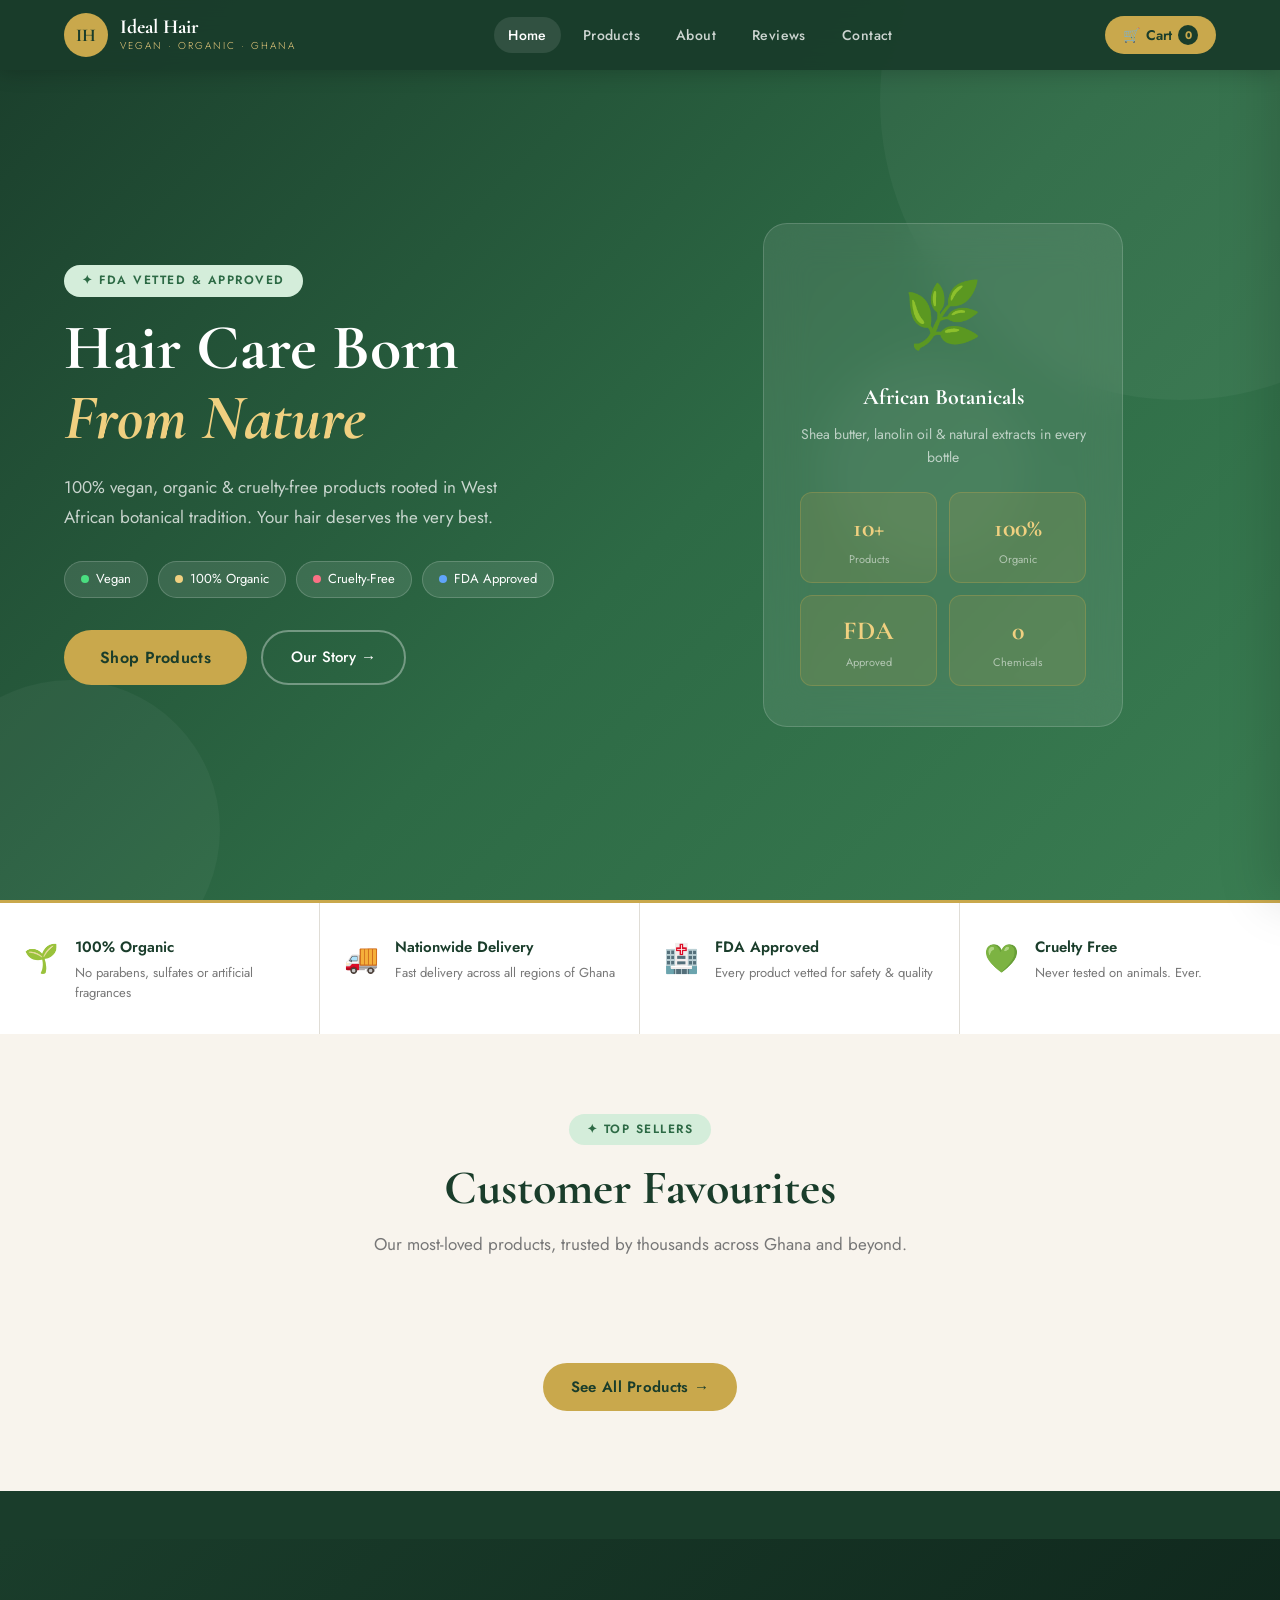
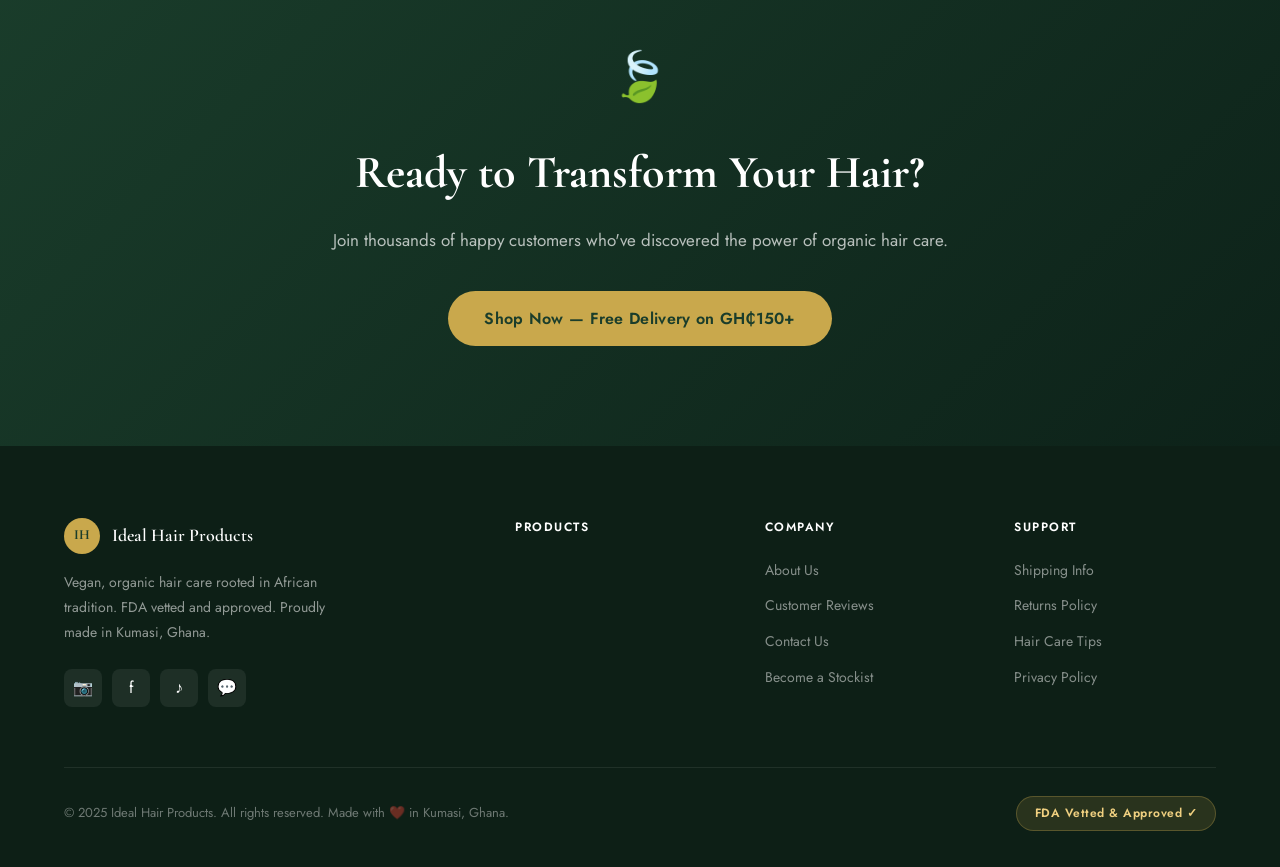
==== commit 73656cb4: "Add files via upload" ====
--- a/index.html
+++ b/index.html
@@ -341,14 +341,14 @@
       <div class="contact-form-wrap animate-up">
         <form class="contact-form" id="contactForm" onsubmit="submitContact(event)">
           <div class="cf-row">
-            <div class="cf-g"><label>First Name</label><input type="text" placeholder="Ama" required /></div>
-            <div class="cf-g"><label>Last Name</label><input type="text" placeholder="Asante" required /></div>
-          </div>
-          <div class="cf-g"><label>Email Address</label><input type="email" placeholder="you@example.com" required /></div>
-          <div class="cf-g"><label>Phone (optional)</label><input type="tel" placeholder="+233 XX XXX XXXX" /></div>
+            <div class="cf-g"><label>First Name</label><input type="text" id="cfName" placeholder="Ama" required /></div>
+            <div class="cf-g"><label>Last Name</label><input type="text" id="cfLastName" placeholder="Asante" required /></div>
+          </div>
+          <div class="cf-g"><label>Email Address</label><input type="email" id="cfEmail" placeholder="you@example.com" required /></div>
+          <div class="cf-g"><label>Phone (optional)</label><input type="tel" id="cfPhone" placeholder="+233 XX XXX XXXX" /></div>
           <div class="cf-g">
             <label>Subject</label>
-            <select>
+            <select id="cfSubject">
               <option>General Enquiry</option>
               <option>Product Question</option>
               <option>Order Support</option>
@@ -357,7 +357,7 @@
               <option>Other</option>
             </select>
           </div>
-          <div class="cf-g"><label>Message</label><textarea rows="5" placeholder="How can we help you?" required></textarea></div>
+          <div class="cf-g"><label>Message</label><textarea id="cfMsg" rows="5" placeholder="How can we help you?" required></textarea></div>
           <button type="submit" class="btn-gold full-w">Send Message ✉️</button>
           <p class="form-note">We respond within 24 hours on business days.</p>
         </form>
--- a/style.css
+++ b/style.css
@@ -681,6 +681,45 @@
 .order-success h4 { color: var(--g-dark); font-size: 18px; margin-bottom: 8px; }
 .order-success p { color: var(--g-mid); font-size: 14px; }
 
+/* Location selects */
+.loc-select-wrap { position: relative; width: 100%; }
+.loc-select-wrap::after {
+  content: '▾';
+  position: absolute; right: 14px; top: 50%; transform: translateY(-50%);
+  color: var(--g-mid); font-size: 14px; pointer-events: none;
+}
+.loc-select {
+  appearance: none; -webkit-appearance: none;
+  background: var(--white); border: 1.5px solid var(--border);
+  border-radius: var(--radius-sm); padding: 11px 36px 11px 14px;
+  width: 100%; font-family: inherit; font-size: 15px;
+  color: var(--txt); cursor: pointer;
+  transition: var(--trans);
+}
+.loc-select:focus { border-color: var(--g-mid); outline: none; box-shadow: 0 0 0 3px rgba(45,106,69,0.12); }
+.loc-select option { color: var(--txt); }
+.loc-select option:first-child { color: var(--txt-mute); }
+
+/* Payment options */
+.payment-options { display: flex; flex-direction: column; gap: 10px; margin-bottom: 4px; }
+.pay-opt {
+  cursor: pointer; border: 2px solid var(--border);
+  border-radius: 12px; transition: border-color .2s, background .2s;
+}
+.pay-opt:has(input:checked) { border-color: var(--gold); background: #fffdf5; }
+.pay-opt input[type=radio] { display: none; }
+.pay-opt-inner { display: flex; align-items: center; gap: 12px; padding: 13px 14px; }
+.pay-opt-ico { font-size: 22px; flex-shrink: 0; }
+.pay-opt-title { font-weight: 700; font-size: 14px; color: var(--g-dark); }
+.pay-opt-sub { font-size: 12px; color: var(--txt-mute); margin-top: 2px; }
+.pay-opt-check {
+  margin-left: auto; width: 22px; height: 22px;
+  border-radius: 50%; background: var(--gold); color: var(--g-dark);
+  display: none; align-items: center; justify-content: center;
+  font-size: 13px; font-weight: 900; flex-shrink: 0;
+}
+.pay-opt:has(input:checked) .pay-opt-check { display: flex; }
+
 /* ═══════════════════════════════════════════════════
    PRODUCT MODAL
 ═══════════════════════════════════════════════════ */
